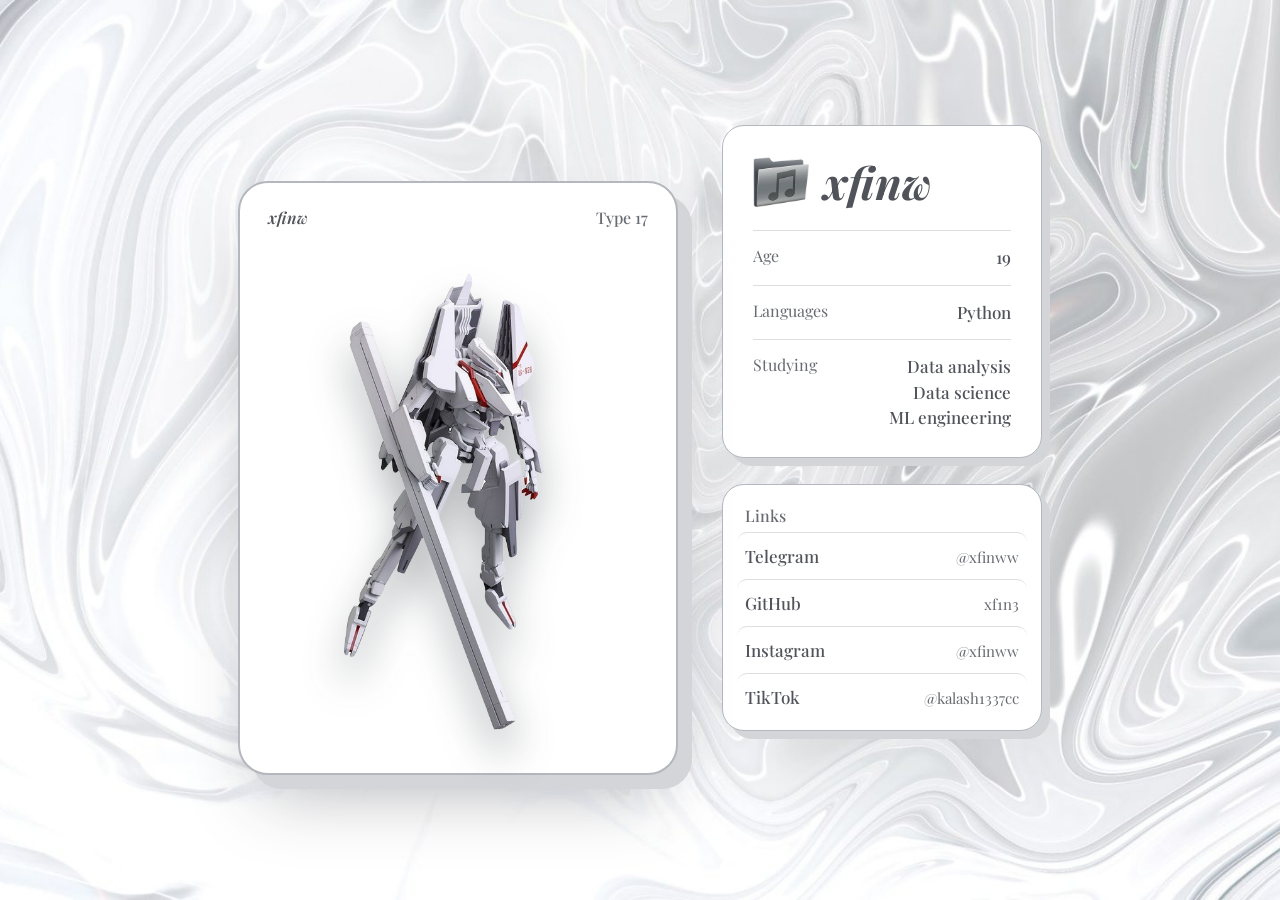
==== index.html @ f544a053 "backup" ====
<!DOCTYPE html>
<html lang="en">
<head>
  <meta charset="utf-8">
  <meta name="viewport" content="width=device-width, initial-scale=1">
  <title>github.com/xf1n3</title>
  <meta name="description" content="xfinw, 19. Studying data analysis, data science and ML engineering.">
  <meta name="theme-color" content="#ffffff">
  <meta name="color-scheme" content="light only">
  <link rel="icon" href="data:image/svg+xml,%3Csvg xmlns='http://www.w3.org/2000/svg' viewBox='0 0 32 32'%3E%3Crect width='32' height='32' rx='8' fill='%23fff' stroke='%23b4b7bd' stroke-width='2'/%3E%3Crect x='10' y='10' width='12' height='12' fill='%23b9433f'/%3E%3C/svg%3E">
  <link rel="preconnect" href="https://fonts.googleapis.com">
  <link rel="preconnect" href="https://fonts.gstatic.com" crossorigin>
  <link href="https://fonts.googleapis.com/css2?family=Playfair+Display:ital,wght@0,400..900;1,400..900&display=swap" rel="stylesheet">
  <link rel="stylesheet" href="style.css">
</head>
<body class="page">

  <div class="layout">

    <main class="card">
      <span class="card__tag card__tag--left">xfinw</span>
      <span class="card__tag card__tag--right">Type 17</span>

      <div class="card__figure">
        <img class="card__hero" id="hero" src="images/t17.png" width="501" height="751" alt="Type 17 Garde mecha from Knights of Sidonia">
      </div>
    </main>

    <div class="layout__side">

      <aside class="profile" aria-label="About">
        <div class="profile__header">
          <img class="profile__avatar" src="images/avatar.png" width="56" height="56" alt="">
          <h1 class="profile__name">xfinw</h1>
        </div>
        <dl class="profile__list">
          <div class="profile__row">
            <dt class="profile__term">Age</dt>
            <dd class="profile__value">19</dd>
          </div>
          <div class="profile__row">
            <dt class="profile__term">Languages</dt>
            <dd class="profile__value">Python</dd>
          </div>
          <div class="profile__row">
            <dt class="profile__term">Studying</dt>
            <dd class="profile__value">Data analysis<br>Data science<br>ML engineering</dd>
          </div>
        </dl>
      </aside>

      <nav class="links" aria-label="Social links">
        <h2 class="links__title">Links</h2>
        <a class="links__item" href="https://t.me/xfinww" target="_blank" rel="noopener noreferrer">
          <span class="links__name">Telegram</span>
          <span class="links__handle">@xfinww</span>
        </a>
        <a class="links__item" href="https://github.com/xf1n3" target="_blank" rel="noopener noreferrer">
          <span class="links__name">GitHub</span>
          <span class="links__handle">xf1n3</span>
        </a>
        <a class="links__item" href="https://www.instagram.com/xfinww" target="_blank" rel="noopener noreferrer">
          <span class="links__name">Instagram</span>
          <span class="links__handle">@xfinww</span>
        </a>
        <a class="links__item" href="https://tiktok.com/@kalash1337cc" target="_blank" rel="noopener noreferrer">
          <span class="links__name">TikTok</span>
          <span class="links__handle">@kalash1337cc</span>
        </a>
      </nav>

    </div>

  </div>
</body>
</html>
---- style.css ----
:root {
  color-scheme: light only;
  --color-card: #ffffff;
  --color-edge: #d3d5d8;
  --color-text: #50535a;
  --color-border: #b4b7bd;
  --color-muted: #686b72;
  --color-accent: #b9433f;
  --color-line: rgba(52, 54, 59, 0.16);
  --ease-out: cubic-bezier(0.22, 0.8, 0.24, 1);
}

* {
  box-sizing: border-box;
  margin: 0;
  padding: 0;
}

.page {
  display: flex;
  align-items: center;
  justify-content: center;
  min-height: 100vh;
  padding: 40px 20px;
  font-family: "Playfair Display", Georgia, serif;
  color: var(--color-text);
  background: #fff url("images/wallpaper.jpg") center / cover fixed no-repeat;
}

.layout {
  display: flex;
  flex-wrap: wrap;
  align-items: flex-end;
  justify-content: center;
}

.layout__side {
  display: flex;
  flex-direction: column;
  gap: 26px;
  width: min(320px, 86vw);
  margin: 0 0 44px 44px;
}

.card {
  position: relative;
  width: min(440px, 86vw);
  aspect-ratio: 4 / 5.4;
  background: var(--color-card);
  border: 2px solid var(--color-border);
  border-radius: 30px;
  box-shadow:
    14px 14px 0 var(--color-edge),
    0 40px 70px -24px rgba(40, 44, 54, 0.35);
}

.card__tag {
  position: absolute;
  top: 24px;
  font-size: 16px;
  font-weight: 600;
}

.card__tag--left {
  left: 28px;
  font-style: italic;
}

.card__tag--right {
  right: 28px;
  font-weight: 500;
  color: var(--color-muted);
}

.card__figure {
  position: absolute;
  left: 50%;
  bottom: 6%;
  height: 80%;
  transform: translateX(-50%);
}

.card__hero {
  display: block;
  height: 100%;
  width: auto;
  filter: drop-shadow(0 24px 20px rgba(50, 54, 64, 0.35));
}

.profile {
  width: 100%;
  padding: 28px 30px 12px;
  background: var(--color-card);
  border: 1.5px solid var(--color-border);
  border-radius: 22px;
  box-shadow: 8px 8px 0 var(--color-edge);
}

.profile__header {
  display: flex;
  align-items: center;
  gap: 14px;
  margin-bottom: 20px;
}

.profile__avatar {
  display: block;
  width: 56px;
  height: 56px;
  object-fit: contain;
}

.profile__name {
  font-size: 44px;
  font-weight: 700;
  font-style: italic;
  line-height: 1;
}

.profile__row {
  display: flex;
  justify-content: space-between;
  gap: 20px;
  padding: 14px 0;
  border-top: 1px solid var(--color-line);
}

.profile__term {
  font-size: 16px;
  color: var(--color-muted);
}

.profile__value {
  font-size: 17px;
  font-weight: 500;
  line-height: 1.5;
  text-align: right;
}

.links {
  padding: 20px 22px 10px;
  background: var(--color-card);
  border: 1.5px solid var(--color-border);
  border-radius: 22px;
  box-shadow: 8px 8px 0 var(--color-edge);
}

.links__title {
  margin-bottom: 6px;
  font-size: 16px;
  font-weight: 500;
  color: var(--color-muted);
}

.links__item {
  display: flex;
  justify-content: space-between;
  align-items: baseline;
  gap: 16px;
  margin: 0 -8px;
  padding: 12px 8px;
  border-top: 1px solid var(--color-line);
  border-radius: 10px;
  color: var(--color-text);
  text-decoration: none;
}

.links__item:hover {
  background: #f1f2f3;
}

.links__item:focus-visible {
  outline: 2px solid var(--color-border);
  outline-offset: 2px;
}

.links__name {
  font-size: 17px;
  font-weight: 500;
}

.links__handle {
  font-size: 15px;
  color: var(--color-muted);
  text-align: right;
  overflow-wrap: anywhere;
}

@media (max-width: 900px) {
  .page {
    background-attachment: scroll;
  }

  .layout {
    flex-direction: column;
    align-items: center;
  }

  .layout__side {
    width: min(300px, 80vw);
    margin: 28px 0 0 72px;
  }
}

@media (max-width: 360px) {
  .layout__side {
    margin-left: 24px;
  }

  .profile__name {
    font-size: 36px;
  }
}
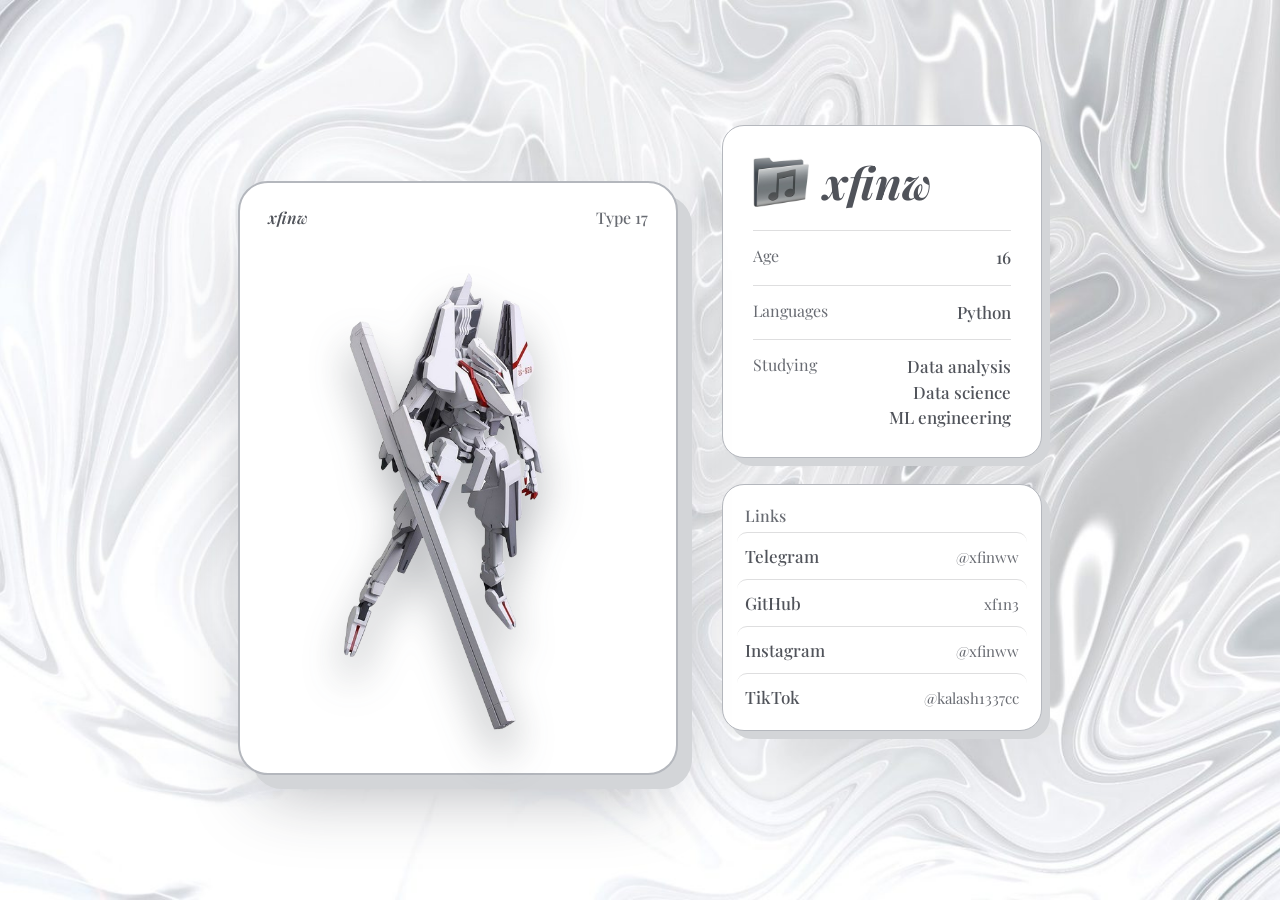
==== commit 37b10fa2: "age" ====
--- a/index.html
+++ b/index.html
@@ -36,7 +36,7 @@
         <dl class="profile__list">
           <div class="profile__row">
             <dt class="profile__term">Age</dt>
-            <dd class="profile__value">19</dd>
+            <dd class="profile__value">16</dd>
           </div>
           <div class="profile__row">
             <dt class="profile__term">Languages</dt>
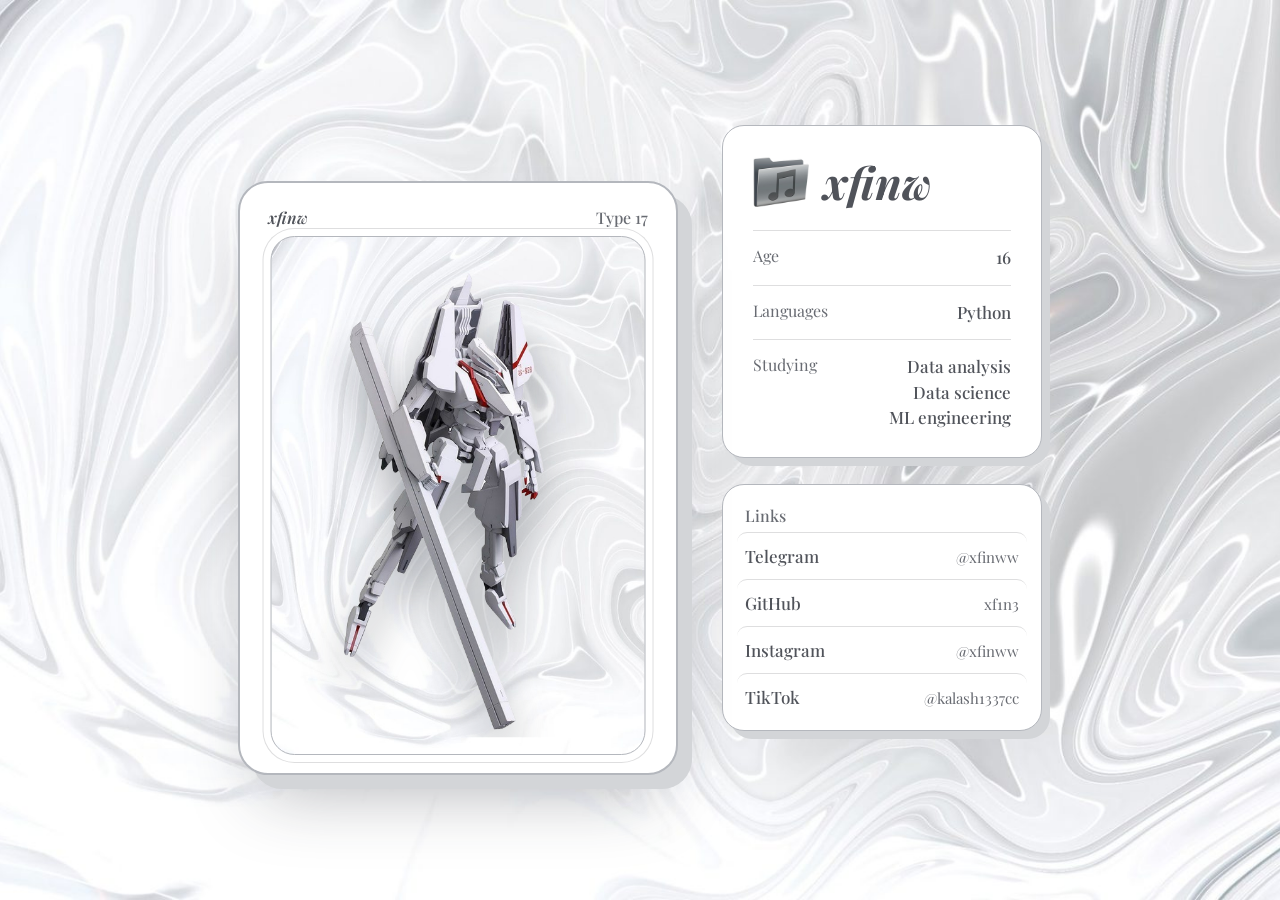
==== commit b1faaf1c: "add marble backdrop and intro animations" ====
--- a/index.html
+++ b/index.html
@@ -20,6 +20,7 @@
     <main class="card">
       <span class="card__tag card__tag--left">xfinw</span>
       <span class="card__tag card__tag--right">Type 17</span>
+      <span class="card__backdrop" aria-hidden="true"></span>
 
       <div class="card__figure">
         <img class="card__hero" id="hero" src="images/t17.png" width="501" height="751" alt="Type 17 Garde mecha from Knights of Sidonia">
--- a/style.css
+++ b/style.css
@@ -211,3 +211,114 @@
     font-size: 36px;
   }
 }
+
+.card {
+  animation: card-in 1s var(--ease-out) both;
+}
+
+.card__backdrop {
+  position: absolute;
+  left: 50%;
+  top: 9%;
+  bottom: 3%;
+  width: 86%;
+  transform: translateX(-50%);
+  transform-origin: 50% 100%;
+  background: #f1f2f3 url("images/wallpaper.jpg") 20% 30% / 320% auto;
+  border: 1.5px solid var(--color-border);
+  border-radius: 24px;
+  box-shadow:
+    0 0 0 7px #fff,
+    0 0 0 8px var(--color-line);
+  animation:
+    capsule-in 1.1s var(--ease-out) 0.3s both,
+    drift 40s ease-in-out 1.4s infinite alternate;
+}
+
+.card__tag {
+  animation: fade 1s ease 1.9s both;
+}
+
+.card__hero {
+  animation: hero-in 1.7s var(--ease-out) 0.6s both;
+}
+
+.profile {
+  animation: fade 1s ease 2.2s both;
+}
+
+.links {
+  animation: fade 1s ease 2.4s both;
+}
+
+@keyframes card-in {
+  from {
+    opacity: 0;
+    transform: translateY(32px) scale(0.96);
+  }
+  to {
+    opacity: 1;
+    transform: none;
+  }
+}
+
+@keyframes capsule-in {
+  from {
+    opacity: 0;
+    transform: translateX(-50%) scaleY(0.15);
+  }
+  to {
+    opacity: 1;
+    transform: translateX(-50%);
+  }
+}
+
+@keyframes drift {
+  to {
+    background-position: 85% 70%;
+  }
+}
+
+@keyframes fade {
+  from {
+    opacity: 0;
+  }
+  to {
+    opacity: 1;
+  }
+}
+
+@keyframes pop {
+  from {
+    opacity: 0;
+    transform: scale(0.6);
+  }
+  to {
+    opacity: 1;
+    transform: none;
+  }
+}
+
+@keyframes hero-in {
+  0% {
+    opacity: 0;
+    clip-path: inset(100% 0 0 0);
+    filter: blur(14px) drop-shadow(0 24px 20px rgba(50, 54, 64, 0));
+    transform: translateY(40px) scale(0.96);
+  }
+  60% {
+    opacity: 1;
+  }
+  100% {
+    opacity: 1;
+    clip-path: inset(-20% -20% 0 -20%);
+    filter: blur(0) drop-shadow(0 24px 20px rgba(50, 54, 64, 0.35));
+    transform: none;
+  }
+}
+
+@media (prefers-reduced-motion: reduce) {
+  * {
+    animation: none !important;
+  }
+}
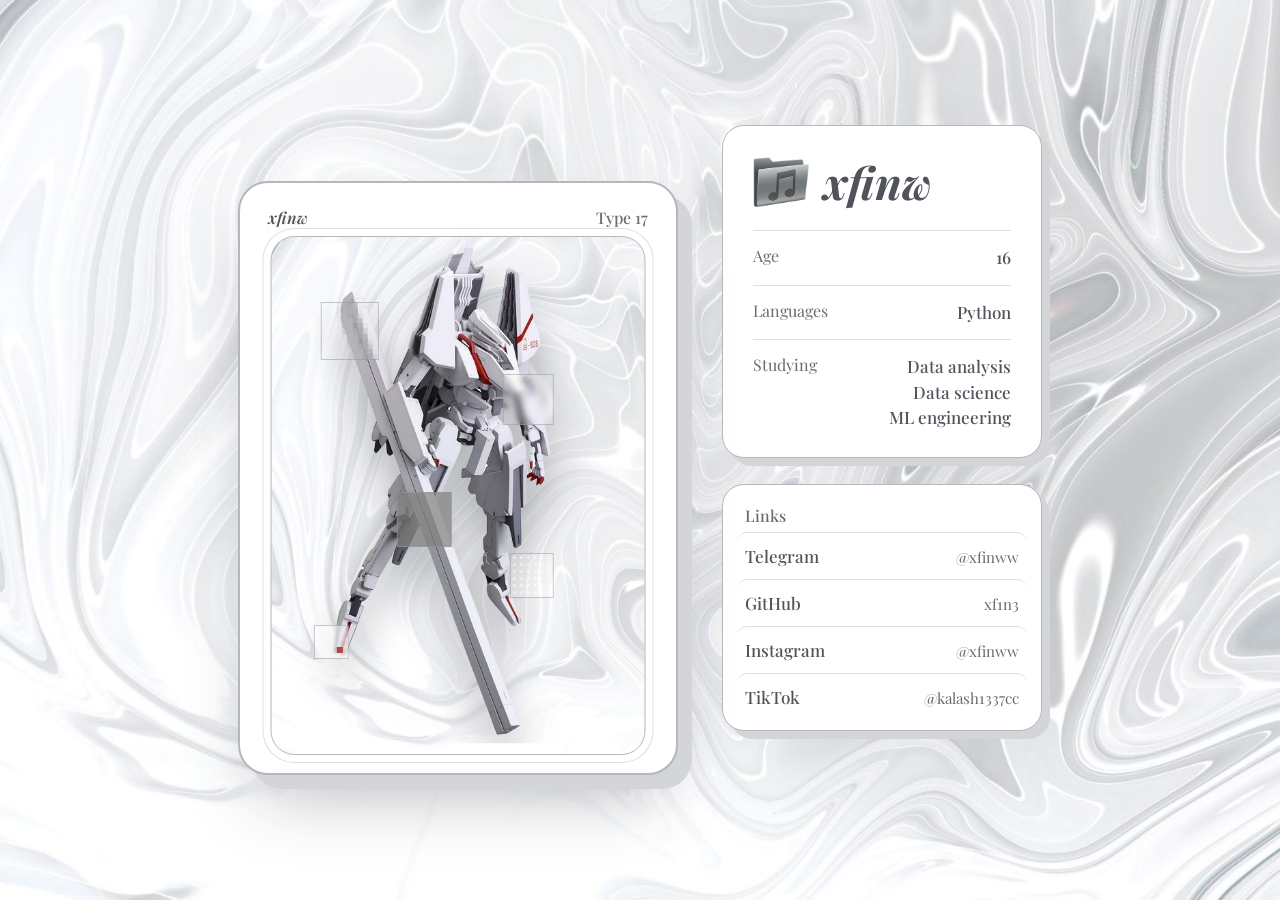
==== commit 264ae869: "add effect cubes, t17 favicon and bigger hero" ====
--- a/index.html
+++ b/index.html
@@ -7,7 +7,7 @@
   <meta name="description" content="xfinw, 19. Studying data analysis, data science and ML engineering.">
   <meta name="theme-color" content="#ffffff">
   <meta name="color-scheme" content="light only">
-  <link rel="icon" href="data:image/svg+xml,%3Csvg xmlns='http://www.w3.org/2000/svg' viewBox='0 0 32 32'%3E%3Crect width='32' height='32' rx='8' fill='%23fff' stroke='%23b4b7bd' stroke-width='2'/%3E%3Crect x='10' y='10' width='12' height='12' fill='%23b9433f'/%3E%3C/svg%3E">
+  <link rel="icon" type="image/png" href="favicon.png">
   <link rel="preconnect" href="https://fonts.googleapis.com">
   <link rel="preconnect" href="https://fonts.gstatic.com" crossorigin>
   <link href="https://fonts.googleapis.com/css2?family=Playfair+Display:ital,wght@0,400..900;1,400..900&display=swap" rel="stylesheet">
@@ -24,6 +24,14 @@
 
       <div class="card__figure">
         <img class="card__hero" id="hero" src="images/t17.png" width="501" height="751" alt="Type 17 Garde mecha from Knights of Sidonia">
+
+        <span class="effect effect--pixel" style="--x:10; --y:14; --size:17; --order:0" aria-hidden="true">
+          <canvas class="effect__canvas"></canvas>
+        </span>
+        <span class="effect effect--blur" style="--x:63; --y:28; --size:15; --order:1" aria-hidden="true"></span>
+        <span class="effect effect--invert" style="--x:32; --y:51; --size:16; --order:2" aria-hidden="true"></span>
+        <span class="effect effect--dots" style="--x:65; --y:63; --size:13; --order:3" aria-hidden="true"></span>
+        <span class="effect effect--frost" style="--x:8; --y:77; --size:10; --order:4" aria-hidden="true"></span>
       </div>
     </main>
 
@@ -73,5 +81,7 @@
     </div>
 
   </div>
+
+  <script src="script.js" defer></script>
 </body>
 </html>
--- a/style.css
+++ b/style.css
@@ -75,8 +75,8 @@
 .card__figure {
   position: absolute;
   left: 50%;
-  bottom: 6%;
-  height: 80%;
+  bottom: 5%;
+  height: 87%;
   transform: translateX(-50%);
 }
 
@@ -322,3 +322,64 @@
     animation: none !important;
   }
 }
+
+.effect {
+  position: absolute;
+  left: calc(var(--x) * 1%);
+  top: calc(var(--y) * 1%);
+  width: calc(var(--size) * 1%);
+  aspect-ratio: 1;
+  overflow: hidden;
+  border: 1px solid rgba(150, 154, 162, 0.55);
+  animation: pop 0.7s var(--ease-out) both;
+  animation-delay: calc(2s + var(--order) * 0.15s);
+}
+
+.effect--hidden {
+  display: none;
+}
+
+.effect__canvas {
+  display: block;
+  width: 100%;
+  height: 100%;
+  opacity: 0.8;
+}
+
+.effect--blur {
+  background: rgba(255, 255, 255, 0.12);
+  backdrop-filter: blur(3px);
+}
+
+.effect--invert {
+  backdrop-filter: invert(0.35) grayscale(1);
+}
+
+.effect--dots {
+  backdrop-filter: grayscale(0.6) contrast(1.04);
+  background-image: url("data:image/svg+xml,%3Csvg xmlns='http://www.w3.org/2000/svg' width='7' height='7'%3E%3Ccircle cx='3.5' cy='3.5' r='1.5' fill='%23ffffff' fill-opacity='.55'/%3E%3C/svg%3E");
+}
+
+.effect--frost {
+  background: rgba(255, 255, 255, 0.45);
+  backdrop-filter: blur(1px);
+}
+
+.effect--frost::after {
+  content: "";
+  position: absolute;
+  right: 5px;
+  bottom: 5px;
+  width: 6px;
+  height: 6px;
+  background: var(--color-accent);
+}
+
+@supports not (backdrop-filter: blur(1px)) {
+  .effect--blur,
+  .effect--invert,
+  .effect--dots,
+  .effect--frost {
+    background: rgba(255, 255, 255, 0.4);
+  }
+}
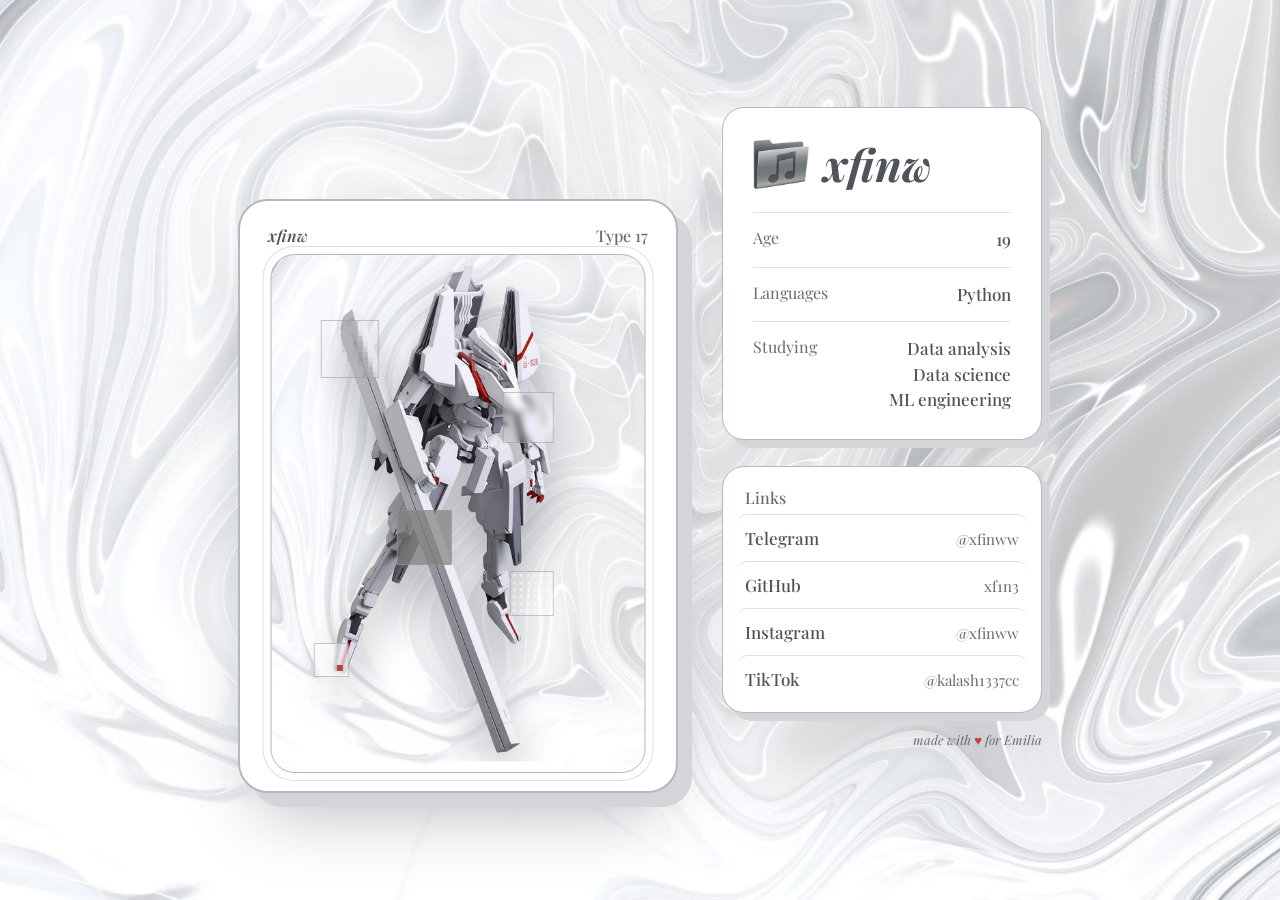
==== commit 749769b6: "add small footnote for emilia" ====
--- a/index.html
+++ b/index.html
@@ -45,7 +45,7 @@
         <dl class="profile__list">
           <div class="profile__row">
             <dt class="profile__term">Age</dt>
-            <dd class="profile__value">16</dd>
+            <dd class="profile__value">19</dd>
           </div>
           <div class="profile__row">
             <dt class="profile__term">Languages</dt>
@@ -78,6 +78,8 @@
         </a>
       </nav>
 
+      <p class="footnote">made with <span class="footnote__heart">&hearts;</span> for Emilia</p>
+
     </div>
 
   </div>
--- a/style.css
+++ b/style.css
@@ -184,6 +184,19 @@
   color: var(--color-muted);
   text-align: right;
   overflow-wrap: anywhere;
+}
+
+.footnote {
+  margin-top: -8px;
+  font-size: 13px;
+  font-style: italic;
+  color: var(--color-muted);
+  text-align: right;
+  opacity: 0.7;
+}
+
+.footnote__heart {
+  color: var(--color-accent);
 }
 
 @media (max-width: 900px) {
@@ -251,6 +264,10 @@
   animation: fade 1s ease 2.4s both;
 }
 
+.footnote {
+  animation: fade 1s ease 2.6s both;
+}
+
 @keyframes card-in {
   from {
     opacity: 0;
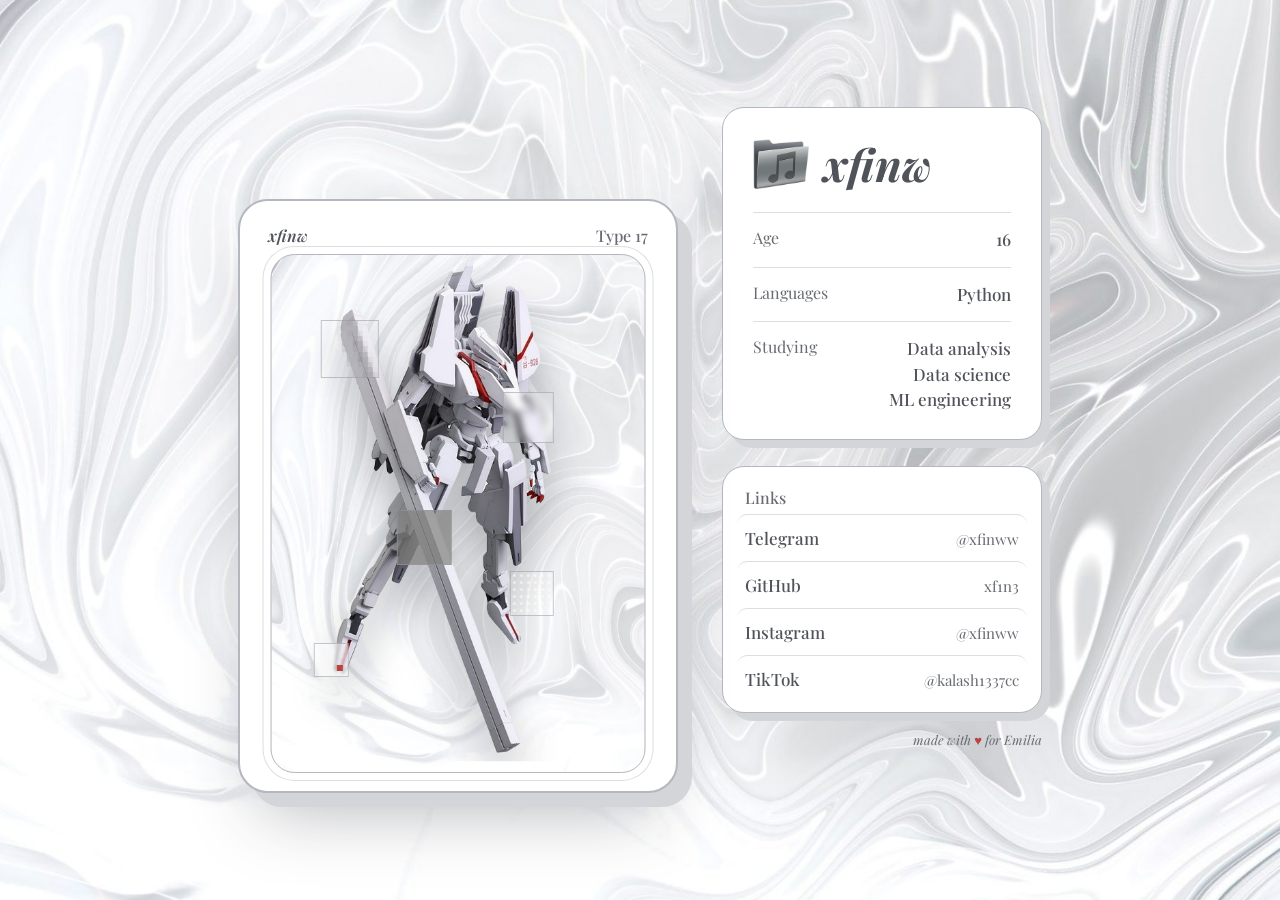
==== commit 7c68efa4: "1" ====
--- a/index.html
+++ b/index.html
@@ -45,7 +45,7 @@
         <dl class="profile__list">
           <div class="profile__row">
             <dt class="profile__term">Age</dt>
-            <dd class="profile__value">19</dd>
+            <dd class="profile__value">16</dd>
           </div>
           <div class="profile__row">
             <dt class="profile__term">Languages</dt>
